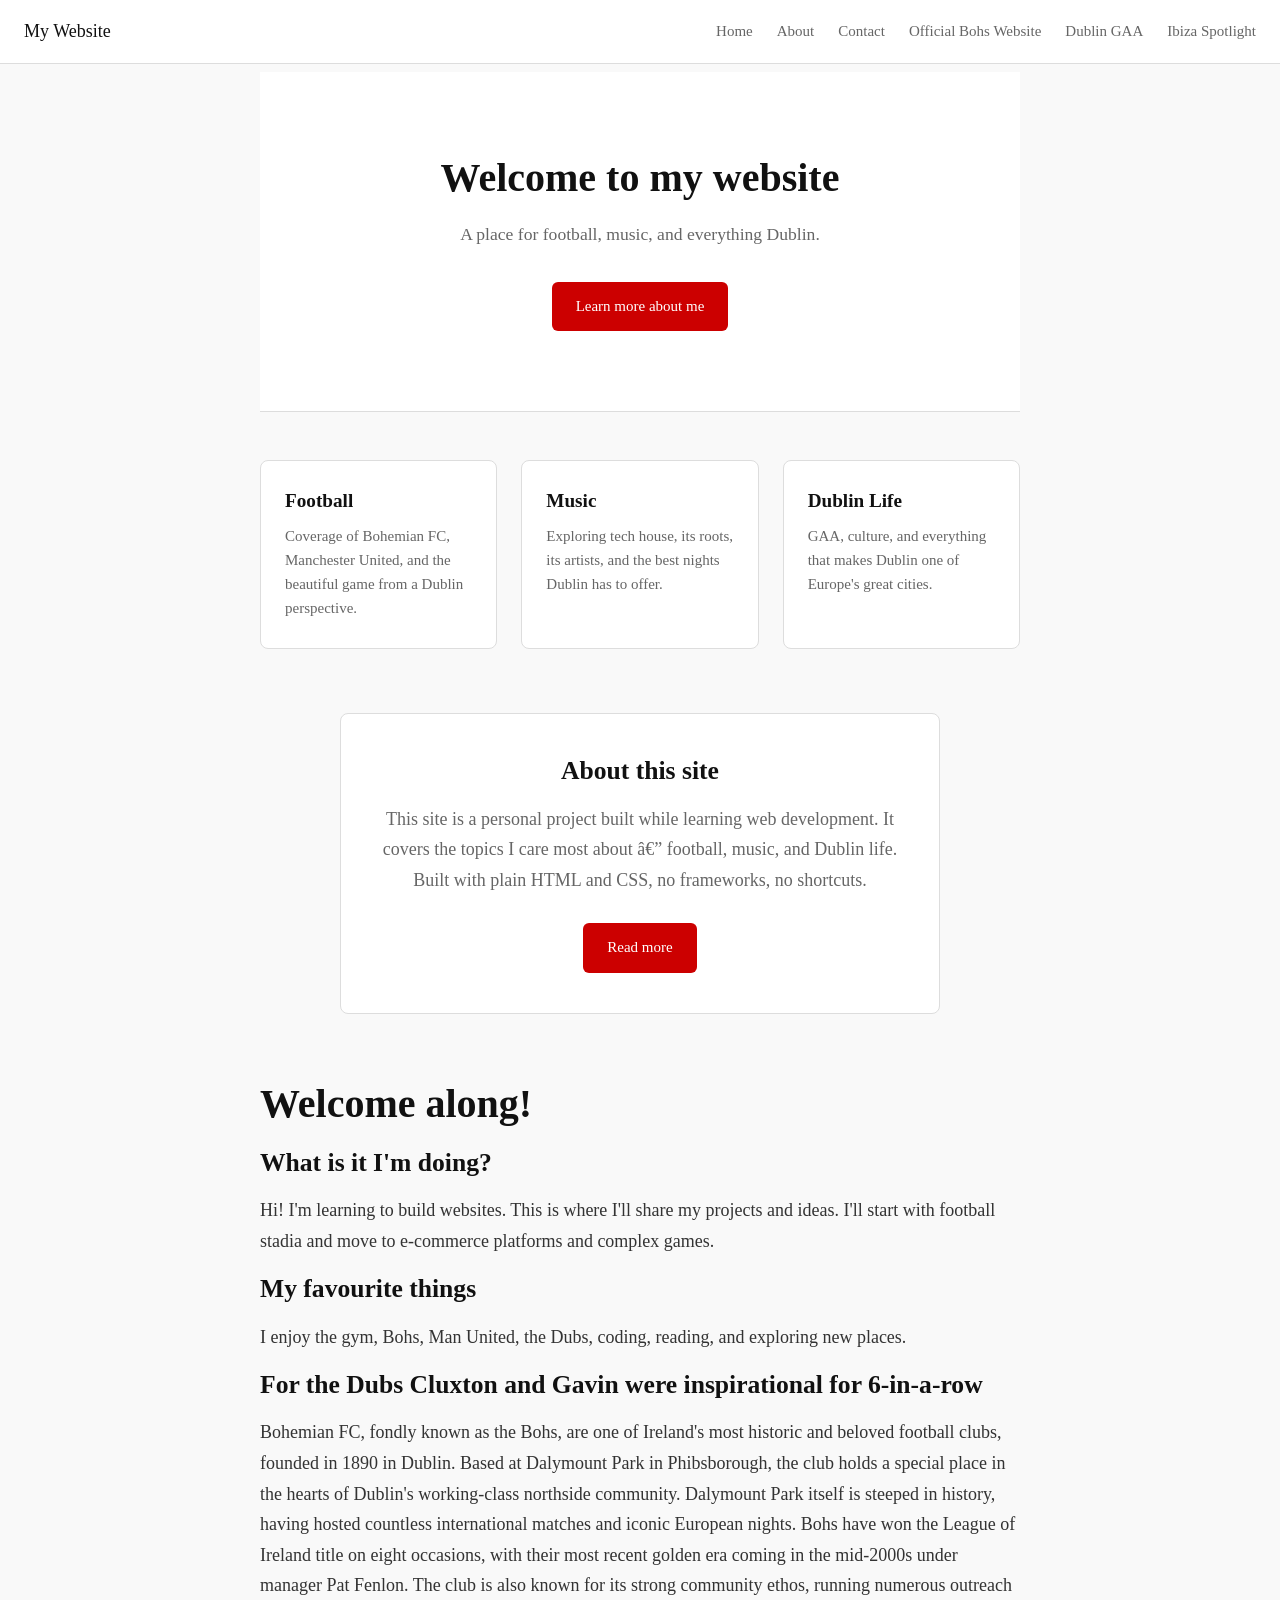
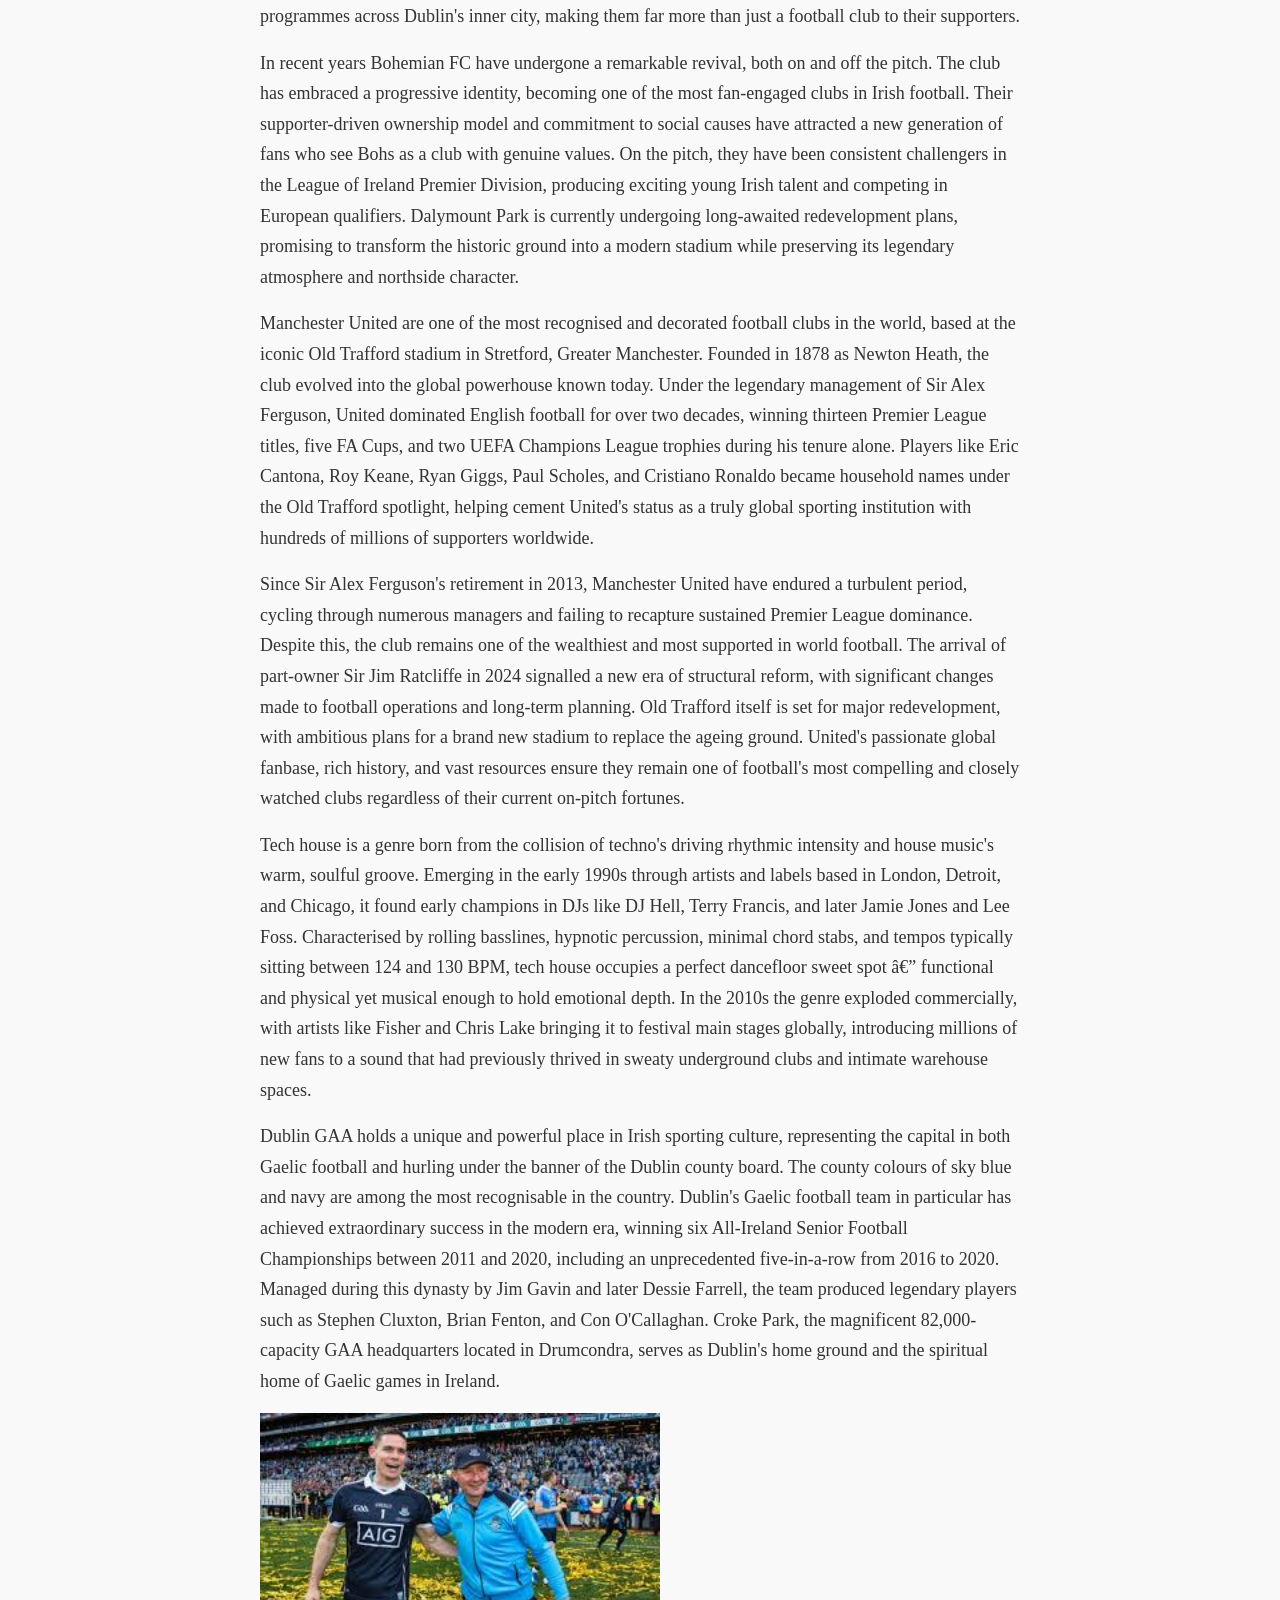
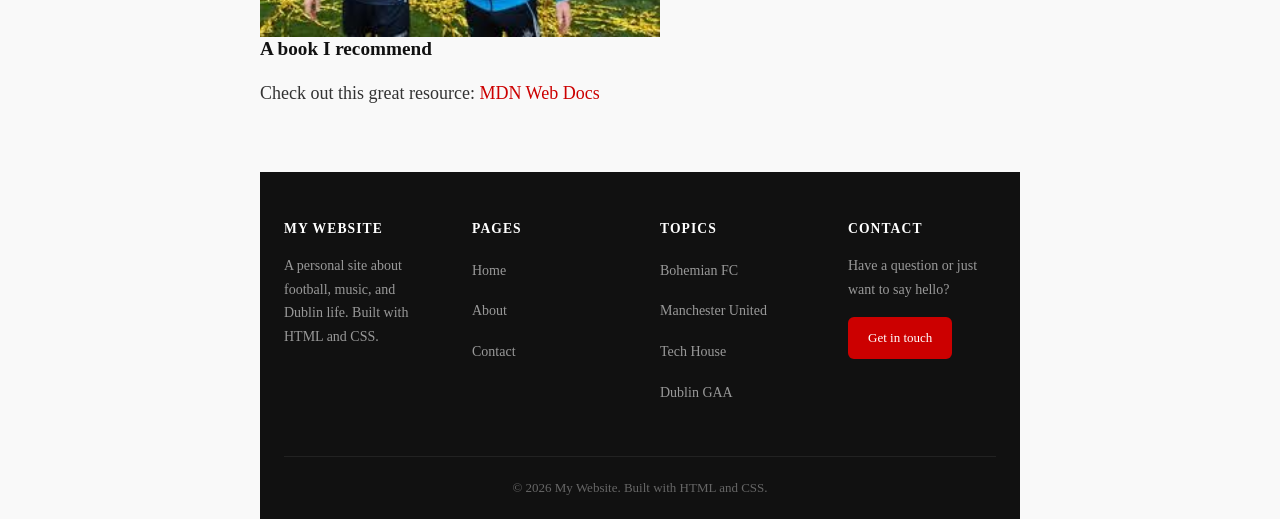
==== index.html @ ff86e504 "First commit" ====
<body>
  <body>
    <div id="nav-placeholder"></div>
    

    <section class="hero">
  <h1>Welcome to my website</h1>
  <p class="hero-subtitle">A place for football, music, and everything Dublin.</p>
  <a href="about.html" class="btn">Learn more about me</a>
</section>

<section class="features">
  <div class="feature-card">
    <h3>Football</h3>
    <p>Coverage of Bohemian FC, Manchester United, and the beautiful game from a Dublin perspective.</p>
  </div>
  <div class="feature-card">
    <h3>Music</h3>
    <p>Exploring tech house, its roots, its artists, and the best nights Dublin has to offer.</p>
  </div>
  <div class="feature-card">
    <h3>Dublin Life</h3>
    <p>GAA, culture, and everything that makes Dublin one of Europe's great cities.</p>
  </div>
</section>

<section class="about-snippet">
  <h2>About this site</h2>
  <p>This site is a personal project built while learning web development. It covers the topics I care most about — football, music, and Dublin life. Built with plain HTML and CSS, no frameworks, no shortcuts.</p>
  <a href="about.html" class="btn">Read more</a>
</section>

    <head>
  <meta charset="UTF-8" />
  <meta name="viewport" content="width=device-width, initial-scale=1.0" />
  <title>My Website</title>
  <link rel="stylesheet" href="css/style.css" /> 
</head>
  <h1>Welcome along!</h1>
  <h2>What is it I'm doing?</h2>
  <p>Hi! I'm learning to build websites. This is where I'll share my projects and ideas. I'll start with football stadia and move to e-commerce platforms and complex games.</p>

  <h2>My favourite things</h2>
  <p>I enjoy the gym, Bohs, Man United, the Dubs, coding, reading, and exploring new places.</p>

  <h2>For the Dubs Cluxton and Gavin were inspirational for 6-in-a-row</h2>
  
  <p>Bohemian FC, fondly known as the Bohs, are one of Ireland's most historic and beloved football clubs, founded in 1890 in Dublin. Based at Dalymount Park in Phibsborough, the club holds a special place in the hearts of Dublin's working-class northside community. Dalymount Park itself is steeped in history, having hosted countless international matches and iconic European nights. Bohs have won the League of Ireland title on eight occasions, with their most recent golden era coming in the mid-2000s under manager Pat Fenlon. The club is also known for its strong community ethos, running numerous outreach programmes across Dublin's inner city, making them far more than just a football club to their supporters.</p>

<p>In recent years Bohemian FC have undergone a remarkable revival, both on and off the pitch. The club has embraced a progressive identity, becoming one of the most fan-engaged clubs in Irish football. Their supporter-driven ownership model and commitment to social causes have attracted a new generation of fans who see Bohs as a club with genuine values. On the pitch, they have been consistent challengers in the League of Ireland Premier Division, producing exciting young Irish talent and competing in European qualifiers. Dalymount Park is currently undergoing long-awaited redevelopment plans, promising to transform the historic ground into a modern stadium while preserving its legendary atmosphere and northside character.</p>

<p>Manchester United are one of the most recognised and decorated football clubs in the world, based at the iconic Old Trafford stadium in Stretford, Greater Manchester. Founded in 1878 as Newton Heath, the club evolved into the global powerhouse known today. Under the legendary management of Sir Alex Ferguson, United dominated English football for over two decades, winning thirteen Premier League titles, five FA Cups, and two UEFA Champions League trophies during his tenure alone. Players like Eric Cantona, Roy Keane, Ryan Giggs, Paul Scholes, and Cristiano Ronaldo became household names under the Old Trafford spotlight, helping cement United's status as a truly global sporting institution with hundreds of millions of supporters worldwide.</p>

<p>Since Sir Alex Ferguson's retirement in 2013, Manchester United have endured a turbulent period, cycling through numerous managers and failing to recapture sustained Premier League dominance. Despite this, the club remains one of the wealthiest and most supported in world football. The arrival of part-owner Sir Jim Ratcliffe in 2024 signalled a new era of structural reform, with significant changes made to football operations and long-term planning. Old Trafford itself is set for major redevelopment, with ambitious plans for a brand new stadium to replace the ageing ground. United's passionate global fanbase, rich history, and vast resources ensure they remain one of football's most compelling and closely watched clubs regardless of their current on-pitch fortunes.</p>

<p>Tech house is a genre born from the collision of techno's driving rhythmic intensity and house music's warm, soulful groove. Emerging in the early 1990s through artists and labels based in London, Detroit, and Chicago, it found early champions in DJs like DJ Hell, Terry Francis, and later Jamie Jones and Lee Foss. Characterised by rolling basslines, hypnotic percussion, minimal chord stabs, and tempos typically sitting between 124 and 130 BPM, tech house occupies a perfect dancefloor sweet spot — functional and physical yet musical enough to hold emotional depth. In the 2010s the genre exploded commercially, with artists like Fisher and Chris Lake bringing it to festival main stages globally, introducing millions of new fans to a sound that had previously thrived in sweaty underground clubs and intimate warehouse spaces.</p>

<p>Dublin GAA holds a unique and powerful place in Irish sporting culture, representing the capital in both Gaelic football and hurling under the banner of the Dublin county board. The county colours of sky blue and navy are among the most recognisable in the country. Dublin's Gaelic football team in particular has achieved extraordinary success in the modern era, winning six All-Ireland Senior Football Championships between 2011 and 2020, including an unprecedented five-in-a-row from 2016 to 2020. Managed during this dynasty by Jim Gavin and later Dessie Farrell, the team produced legendary players such as Stephen Cluxton, Brian Fenton, and Con O'Callaghan. Croke Park, the magnificent 82,000-capacity GAA headquarters located in Drumcondra, serves as Dublin's home ground and the spiritual home of Gaelic games in Ireland.</p>
  
  <img src="images/cluxtongavin.jpg" alt="Cluxton and Gavin celebrating an All-Ireland title" width="400" />
  
  <h3>A book I recommend</h3>
  <p>Check out this great resource: <a href="https://developer.mozilla.org">MDN Web Docs</a></p>

  <div id="footer-placeholder"></div>

  <script src="js/components.js"></script>

</body>
---- css/style.css ----
/* ================================
   RESET & BASE
================================ */
* {
  box-sizing: border-box;
  margin: 0;
  padding: 0;
}

img {
  max-width: 100%;
  height: auto;
}

/* ================================
   TYPOGRAPHY SCALE
================================ */
:root {
  --font-main: Georgia, serif;
  --font-size-base: 18px;
  --line-height-base: 1.7;
  --color-text: #333333;
  --color-heading: #111111;
  --color-muted: #666666;
  --color-border: #dddddd;
  --color-accent: #cc0000;
  --color-bg: #f9f9f9;
  --color-white: #ffffff;
  --spacing-sm: 16px;
  --spacing-md: 32px;
  --spacing-lg: 64px;
}

body {
  font-family: var(--font-main);
  font-size: var(--font-size-base);
  line-height: var(--line-height-base);
  color: var(--color-text);
  background-color: var(--color-bg);
  max-width: 800px;
  margin: 0 auto;
  padding: 0 20px;
  padding-top: 72px;
}

h1, h2, h3, h4 {
  color: var(--color-heading);
  line-height: 1.3;
  margin-bottom: 16px;
}

h1 { font-size: 2.5rem; }
h2 { font-size: 1.6rem; }
h3 { font-size: 1.2rem; }
h4 { font-size: 0.85rem; text-transform: uppercase; letter-spacing: 0.08em; }

p {
  margin-bottom: 16px;
  color: var(--color-text);
}

a {
  color: var(--color-accent);
  text-decoration: none;
}

a:hover {
  text-decoration: underline;
}

/* ================================
   NAV
================================ */
nav {
  display: flex;
  align-items: center;
  gap: 24px;
  background-color: var(--color-white);
  border-bottom: 1px solid var(--color-border);
  padding: 16px 24px;
  position: fixed;
  top: 0;
  left: 0;
  right: 0;
  z-index: 100;
}

.site-name {
  font-weight: 500;
  color: var(--color-heading);
  margin-right: auto;
  text-decoration: none;
}

nav a {
  color: var(--color-muted);
  font-size: 15px;
  transition: color 0.15s;
}

nav a:hover {
  color: var(--color-heading);
  text-decoration: none;
}

/* ================================
   BUTTONS
================================ */
.btn {
  display: inline-block;
  background-color: var(--color-accent);
  color: var(--color-white);
  padding: 12px 24px;
  border-radius: 6px;
  font-size: 15px;
  font-family: var(--font-main);
  border: none;
  cursor: pointer;
  transition: background-color 0.15s;
}

.btn:hover {
  background-color: #004499;
  color: var(--color-white);
  text-decoration: none;
}

/* ================================
   HERO
================================ */
.hero {
  text-align: center;
  padding: 80px 20px;
  background-color: var(--color-white);
  border-bottom: 1px solid var(--color-border);
  margin-bottom: 48px;
}

.hero h1 {
  margin-bottom: 16px;
}

.hero-subtitle {
  font-size: 1.1rem;
  color: var(--color-muted);
  margin-bottom: 32px;
  max-width: 500px;
  margin-left: auto;
  margin-right: auto;
}

/* ================================
   FEATURE CARDS
================================ */
.features {
  display: flex;
  gap: 24px;
  margin-bottom: var(--spacing-lg);
}

.feature-card {
  flex: 1;
  background-color: var(--color-white);
  border: 1px solid var(--color-border);
  border-radius: 8px;
  padding: 28px 24px;
  transition: border-color 0.15s;
}

.feature-card:hover {
  border-color: var(--color-accent);
}

.feature-card h3 {
  margin-bottom: 10px;
}

.feature-card p {
  font-size: 15px;
  color: var(--color-muted);
  line-height: 1.6;
  margin: 0;
}

/* ================================
   ABOUT SNIPPET
================================ */
.about-snippet {
  background-color: var(--color-white);
  border: 1px solid var(--color-border);
  border-radius: 8px;
  padding: 40px;
  margin-bottom: var(--spacing-lg);
  text-align: center;
  max-width: 600px;
  margin-left: auto;
  margin-right: auto;
}

.about-snippet p {
  color: var(--color-muted);
  margin-bottom: 28px;
}

/* ================================
   ABOUT PAGE
================================ */
.about-full {
  max-width: 800px;
  margin: 0 auto;
}

.about-block {
  margin-bottom: 56px;
}

.about-block h2 {
  padding-bottom: 10px;
  border-bottom: 1px solid var(--color-border);
  margin-bottom: 20px;
}

.about-block p {
  color: #444444;
  line-height: 1.8;
  margin-bottom: 16px;
}

/* ================================
   CONTACT PAGE
================================ */
.contact-wrapper {
  display: flex;
  gap: 48px;
  margin-bottom: var(--spacing-lg);
  align-items: flex-start;
}

.contact-details {
  flex: 1;
}

.contact-details h2 {
  padding-bottom: 10px;
  border-bottom: 1px solid var(--color-border);
  margin-bottom: 16px;
}

.contact-details p {
  color: #444444;
  line-height: 1.8;
  margin-bottom: 12px;
}

.contact-form {
  flex: 2;
}

.form-group {
  margin-bottom: 20px;
}

.form-group label {
  display: block;
  font-size: 14px;
  font-weight: 500;
  color: var(--color-text);
  margin-bottom: 6px;
}

.form-group input,
.form-group textarea {
  width: 100%;
  padding: 10px 14px;
  font-size: 15px;
  font-family: var(--font-main);
  color: var(--color-text);
  background-color: var(--color-white);
  border: 1px solid var(--color-border);
  border-radius: 6px;
  outline: none;
  transition: border-color 0.15s;
}

.form-group input:focus,
.form-group textarea:focus {
  border-color: var(--color-accent);
}

.form-group textarea {
  resize: vertical;
}

/* ================================
   FOOTER
================================ */
footer {
  background-color: #111111;
  color: #cccccc;
  padding: 48px 24px 0;
  margin-top: var(--spacing-lg);
}

.footer-grid {
  display: flex;
  gap: 40px;
  max-width: 800px;
  margin: 0 auto;
  padding-bottom: 40px;
}

.footer-col {
  flex: 1;
}

.footer-col h4 {
  color: var(--color-white);
  margin-bottom: 16px;
}

.footer-col p {
  font-size: 14px;
  line-height: 1.7;
  color: #999999;
  margin-bottom: 16px;
}

.footer-col ul {
  list-style: none;
  padding: 0;
  margin: 0;
}

.footer-col ul li {
  margin-bottom: 10px;
}

.footer-col ul li a {
  color: #999999;
  font-size: 14px;
  transition: color 0.15s;
}

.footer-col ul li a:hover {
  color: var(--color-white);
  text-decoration: none;
}

.footer-col .btn {
  font-size: 13px;
  padding: 10px 20px;
}

.footer-bottom {
  border-top: 1px solid #222222;
  padding: 20px 0;
  text-align: center;
  max-width: 800px;
  margin: 0 auto;
}

.footer-bottom p {
  font-size: 13px;
  color: #666666;
  margin: 0;
}

/* ================================
   RESPONSIVE
================================ */
@media (max-width: 768px) {

  body {
    padding-top: 60px;
    font-size: 16px;
  }

  h1 { font-size: 1.8rem; }
  h2 { font-size: 1.4rem; }

  .hero {
    padding: 48px 16px;
  }

  .features,
  .contact-info,
  .contact-wrapper,
  .footer-grid {
    flex-direction: column;
  }

  nav {
    gap: 16px;
    padding: 12px 16px;
    flex-wrap: wrap;
  }

  .site-name {
    width: 100%;
  }

}
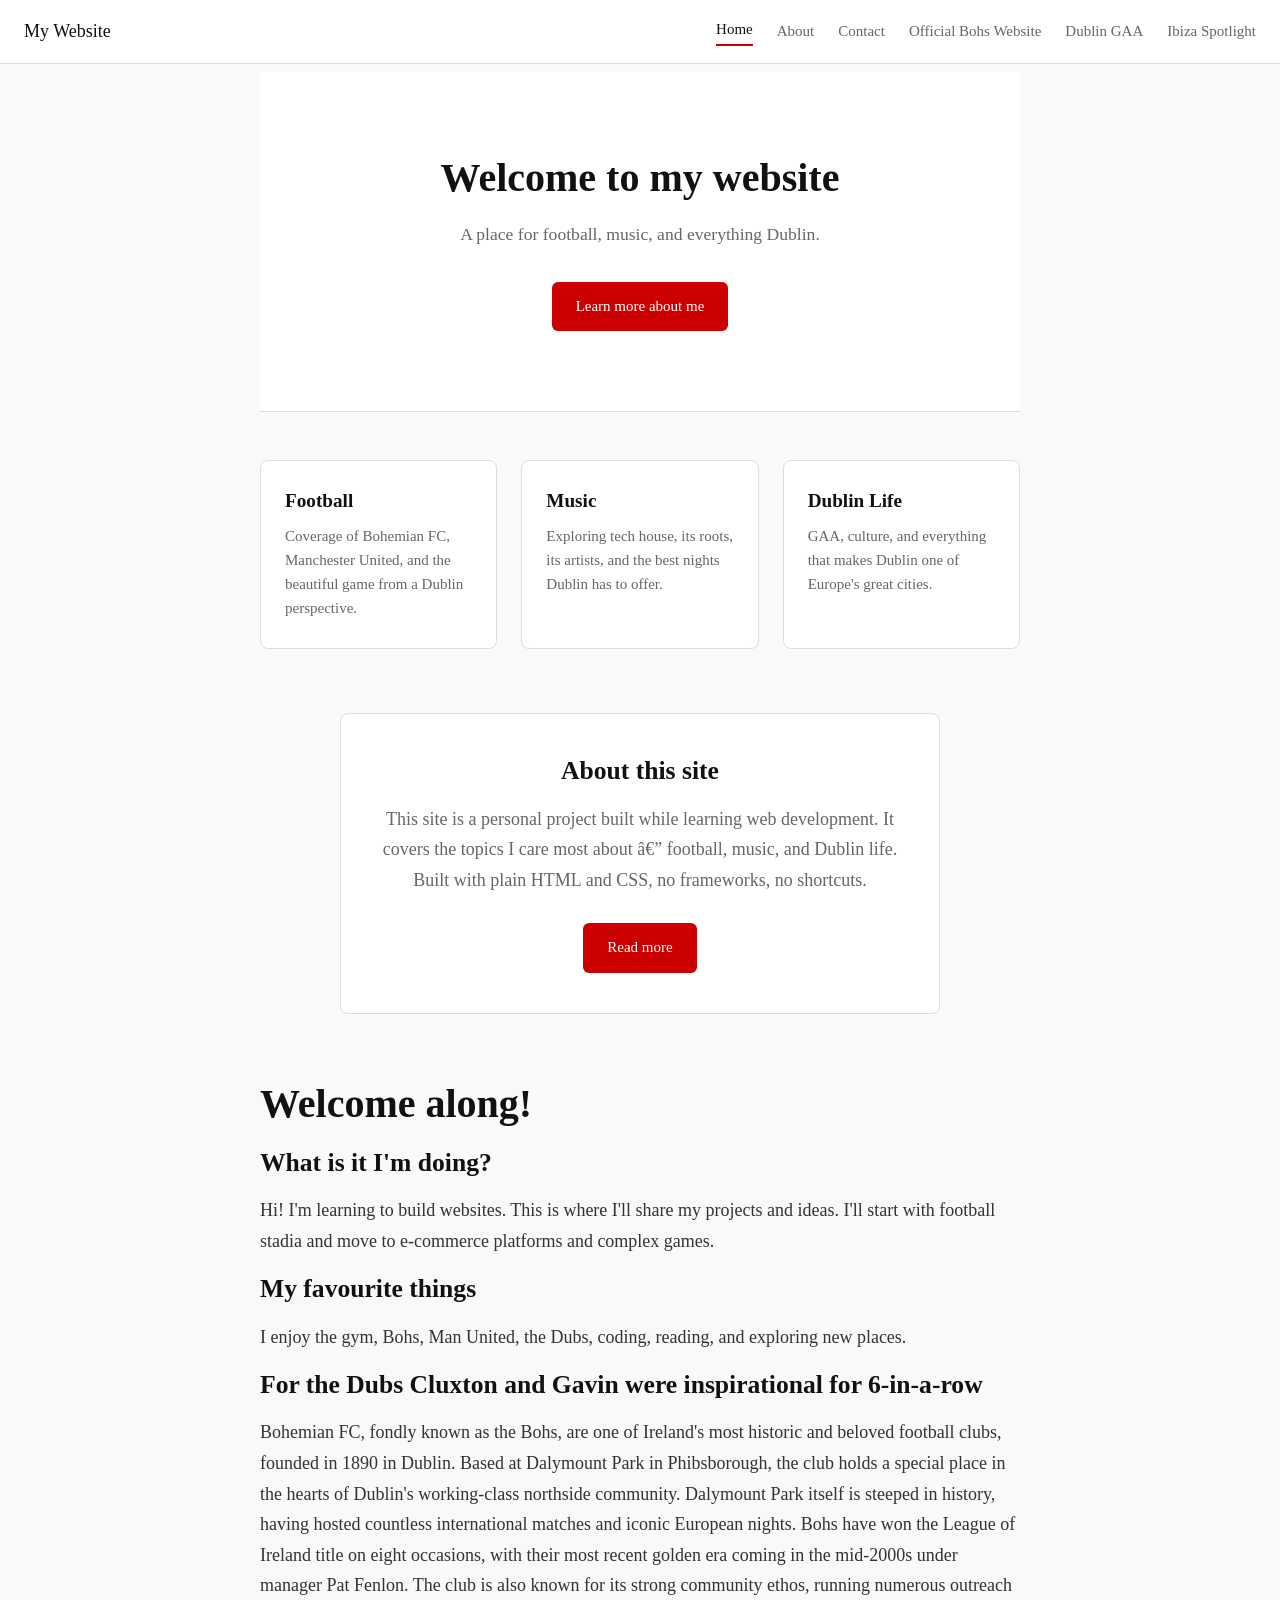
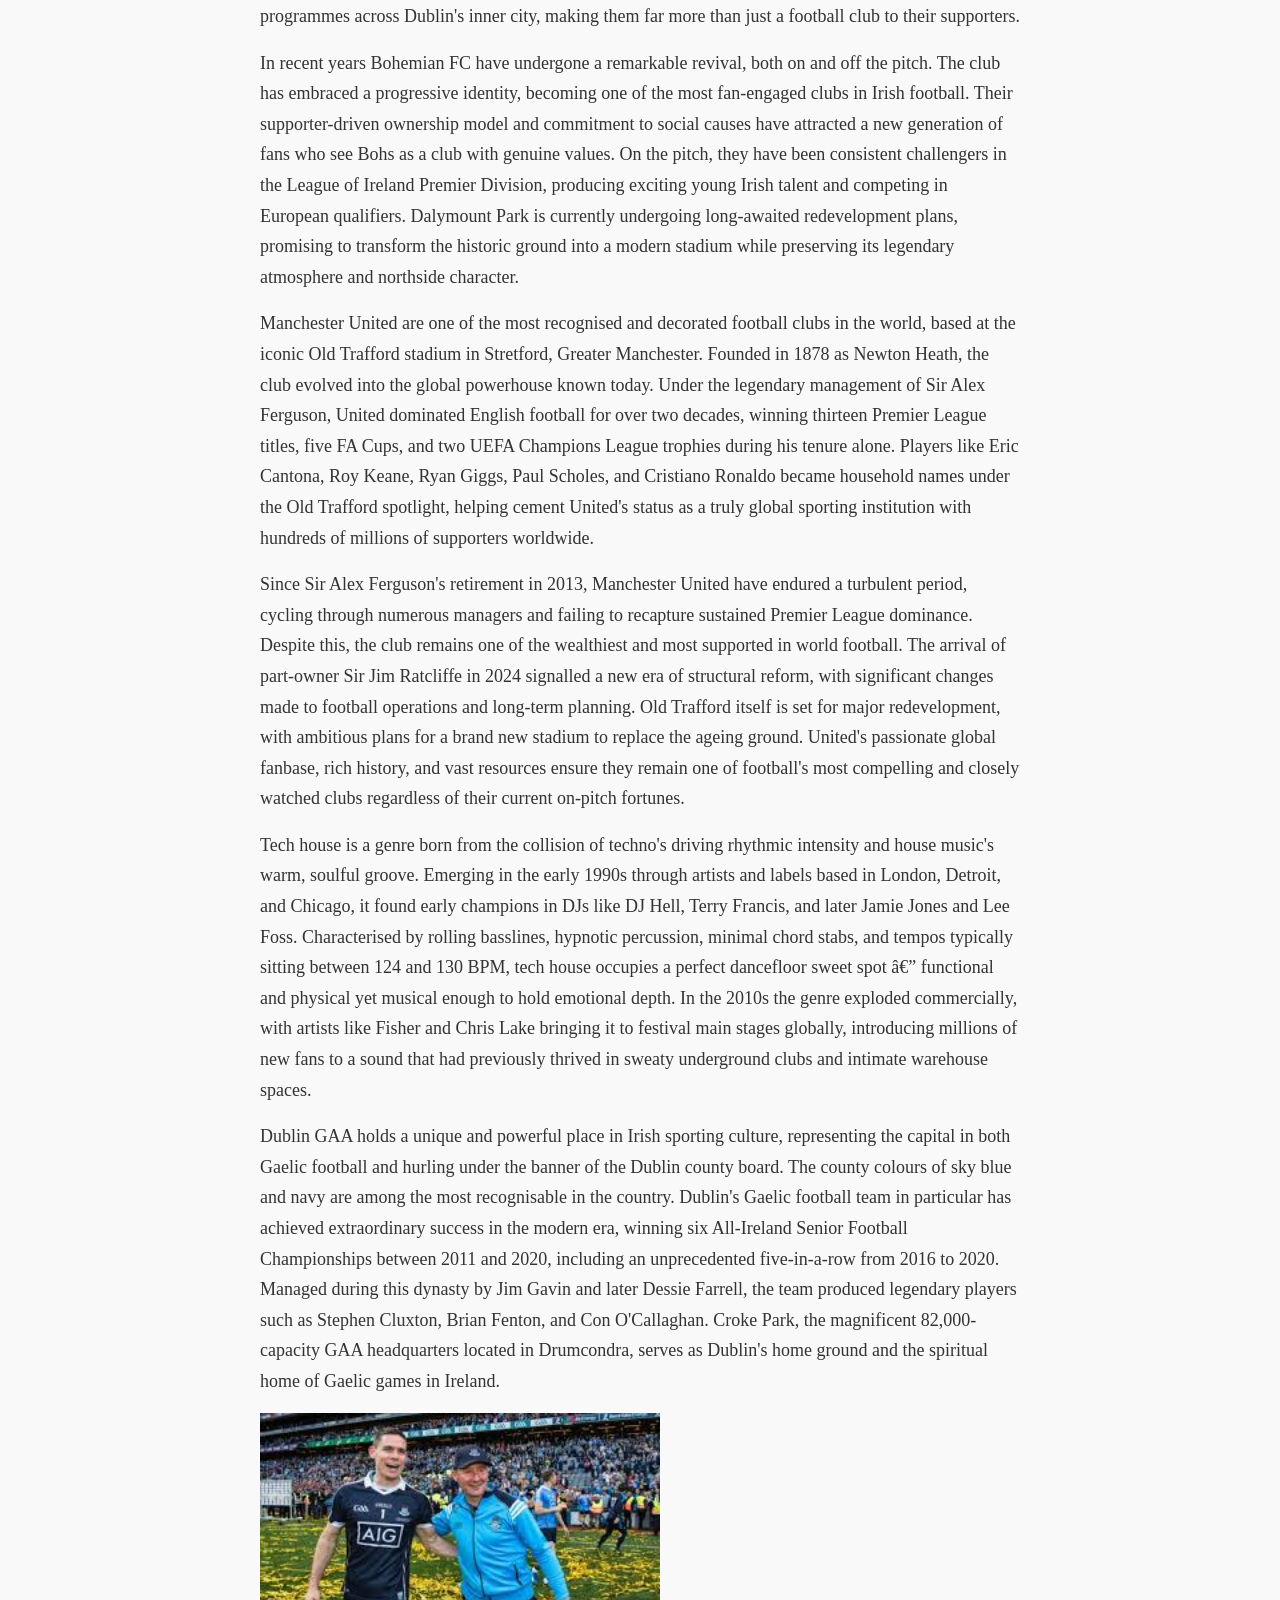
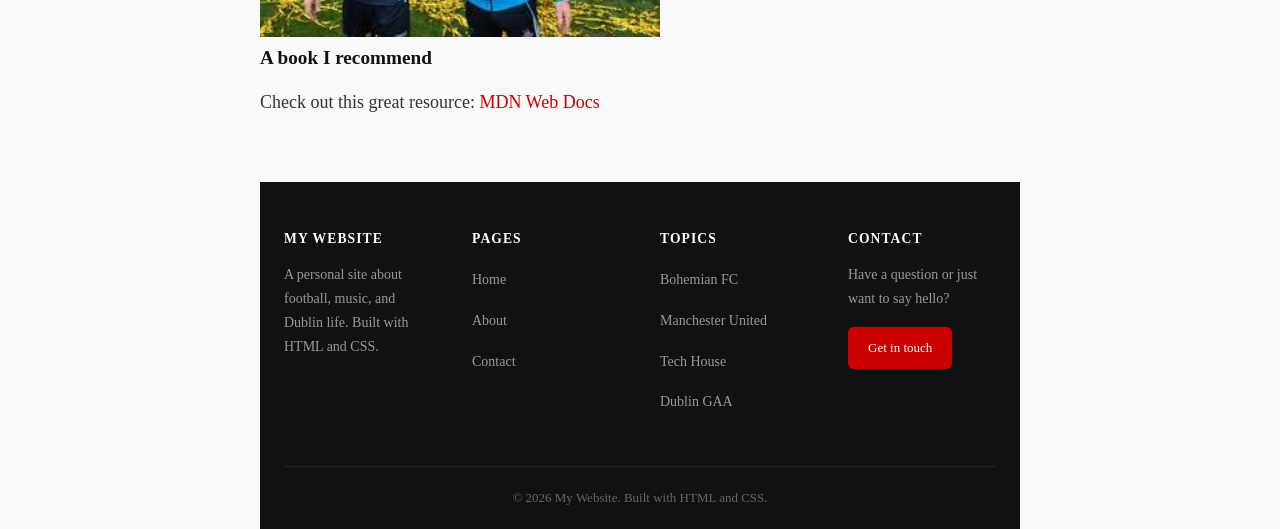
==== commit 5c0e6bfa: "Add hamburger menu for mobile only" ====
--- a/index.html
+++ b/index.html
@@ -1,3 +1,5 @@
+<!DOCTYPE html>
+<html lang="en">
 <body>
   <body>
     <div id="nav-placeholder"></div>
@@ -65,5 +67,5 @@
   <div id="footer-placeholder"></div>
 
   <script src="js/components.js"></script>
-
+  <script src="js/main.js"></script>
 </body>
--- a/css/style.css
+++ b/css/style.css
@@ -74,7 +74,7 @@
 nav {
   display: flex;
   align-items: center;
-  gap: 24px;
+  justify-content: space-between;
   background-color: var(--color-white);
   border-bottom: 1px solid var(--color-border);
   padding: 16px 24px;
@@ -83,6 +83,64 @@
   left: 0;
   right: 0;
   z-index: 100;
+}
+
+.nav-links {
+  display: flex;
+  align-items: center;
+  gap: 24px;
+}
+
+.nav-links a {
+  color: var(--color-muted);
+  font-size: 15px;
+  transition: color 0.15s;
+}
+
+.nav-links a:hover {
+  color: var(--color-heading);
+  text-decoration: none;
+}
+
+.nav-links a.nav-active {
+  color: var(--color-heading);
+  font-weight: 500;
+  border-bottom: 2px solid var(--color-accent);
+  padding-bottom: 2px;
+}
+
+.hamburger {
+  display: none;
+  flex-direction: column;
+  justify-content: space-between;
+  width: 24px;
+  height: 18px;
+  background: none;
+  border: none;
+  cursor: pointer;
+  padding: 0;
+}
+
+.hamburger span {
+  display: block;
+  width: 100%;
+  height: 2px;
+  background-color: var(--color-heading);
+  border-radius: 2px;
+  transition: transform 0.2s, opacity 0.2s;
+}
+
+/* Animated X when open */
+.hamburger.open span:nth-child(1) {
+  transform: translateY(8px) rotate(45deg);
+}
+
+.hamburger.open span:nth-child(2) {
+  opacity: 0;
+}
+
+.hamburger.open span:nth-child(3) {
+  transform: translateY(-8px) rotate(-45deg);
 }
 
 .site-name {
@@ -389,14 +447,33 @@
     flex-direction: column;
   }
 
-  nav {
+  .site-name {
+    width: auto;
+  }
+
+  /* Hamburger appears on mobile */
+  .hamburger {
+    display: flex;
+  }
+
+  /* Nav links hidden by default on mobile */
+  .nav-links {
+    display: none;
+    position: absolute;
+    top: 100%;
+    left: 0;
+    right: 0;
+    flex-direction: column;
+    align-items: flex-start;
+    background-color: var(--color-white);
+    border-bottom: 1px solid var(--color-border);
+    padding: 16px 24px;
     gap: 16px;
-    padding: 12px 16px;
-    flex-wrap: wrap;
-  }
-
-  .site-name {
-    width: 100%;
+  }
+
+  /* Nav links visible when open */
+  .nav-links.open {
+    display: flex;
   }
 
 }
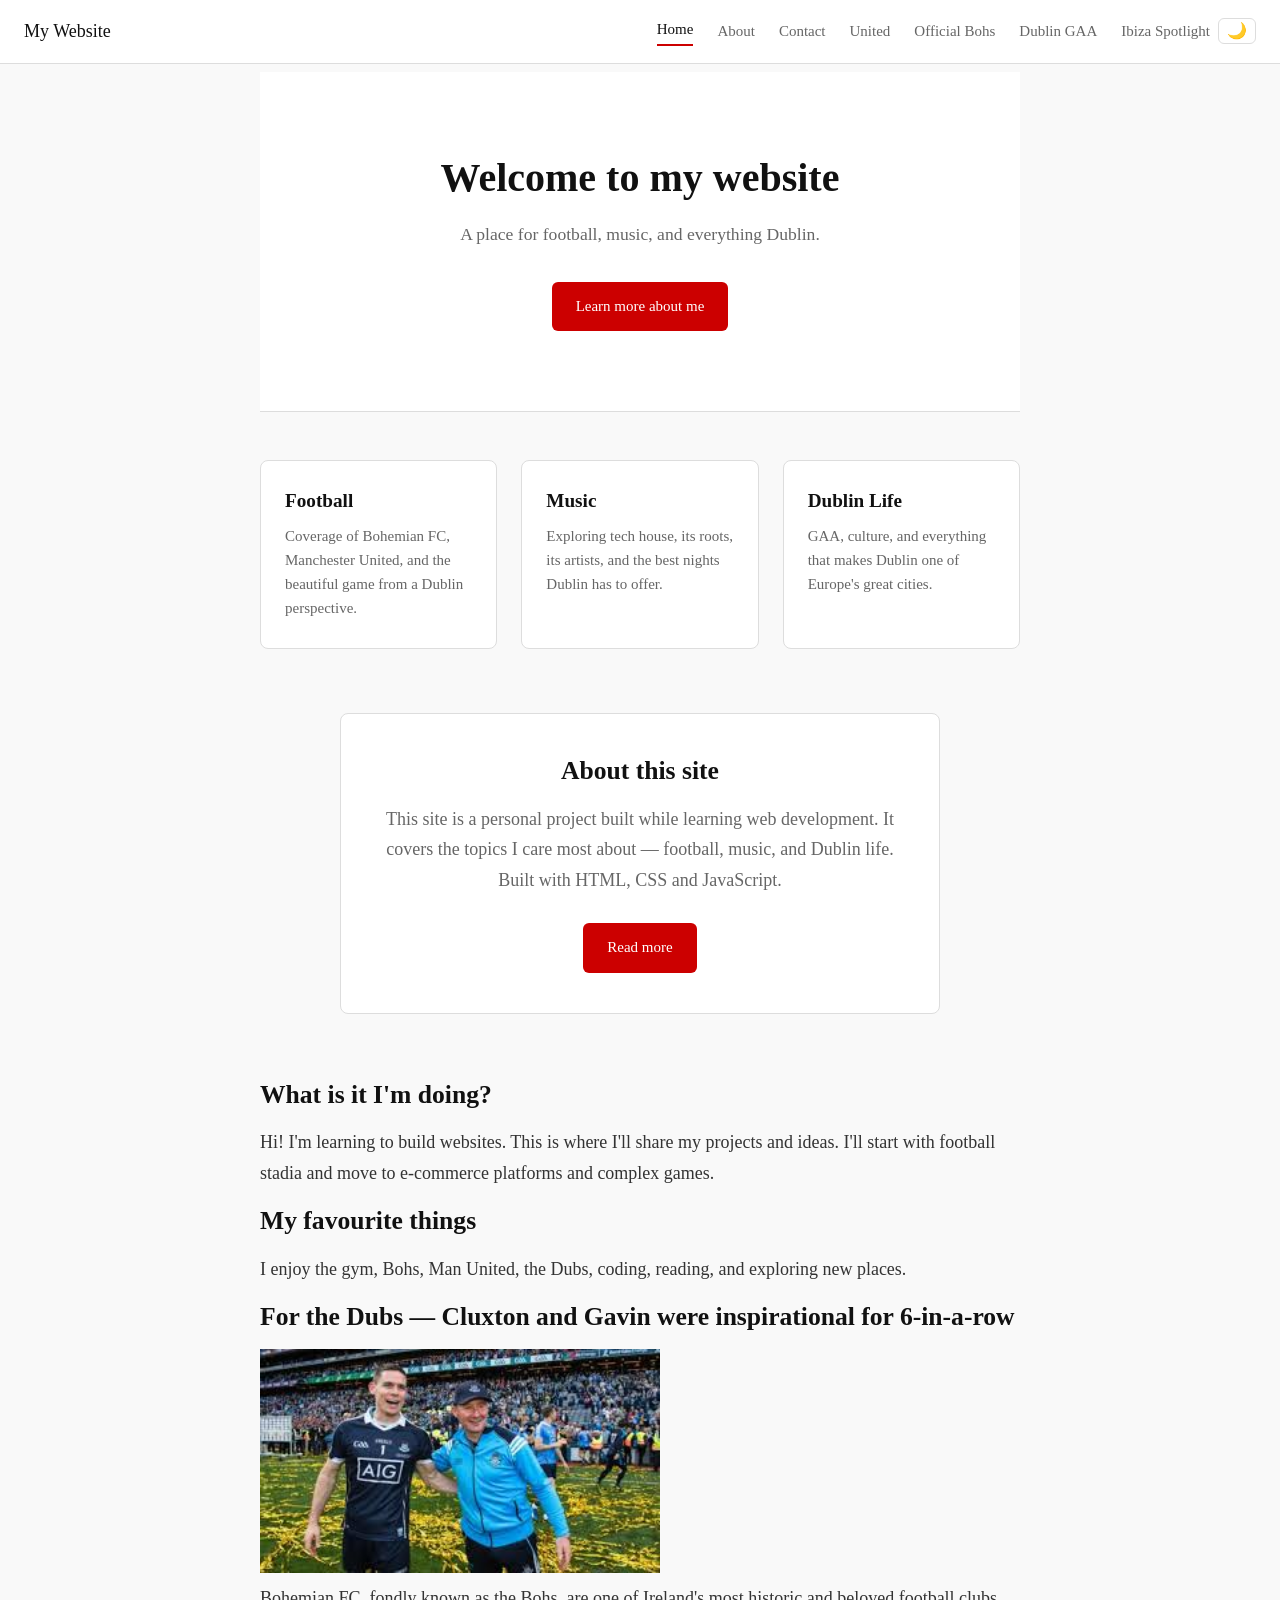
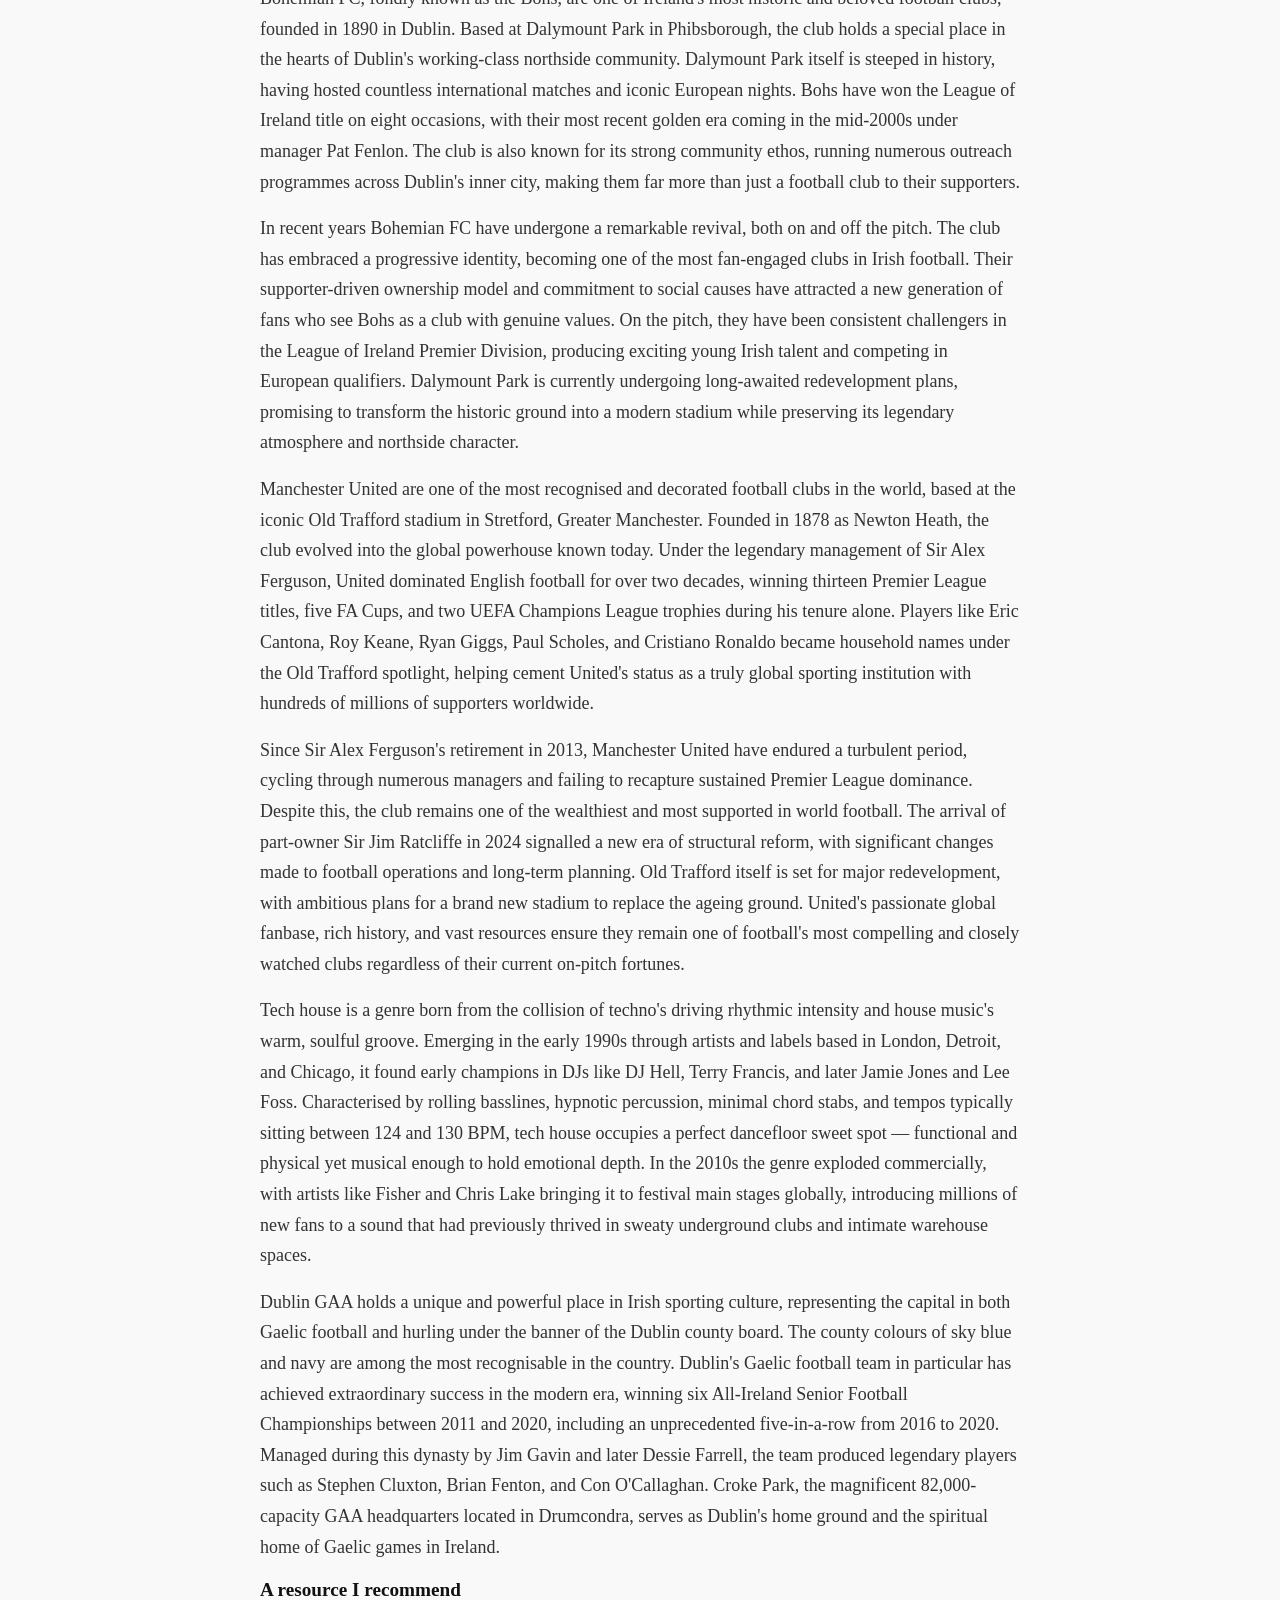
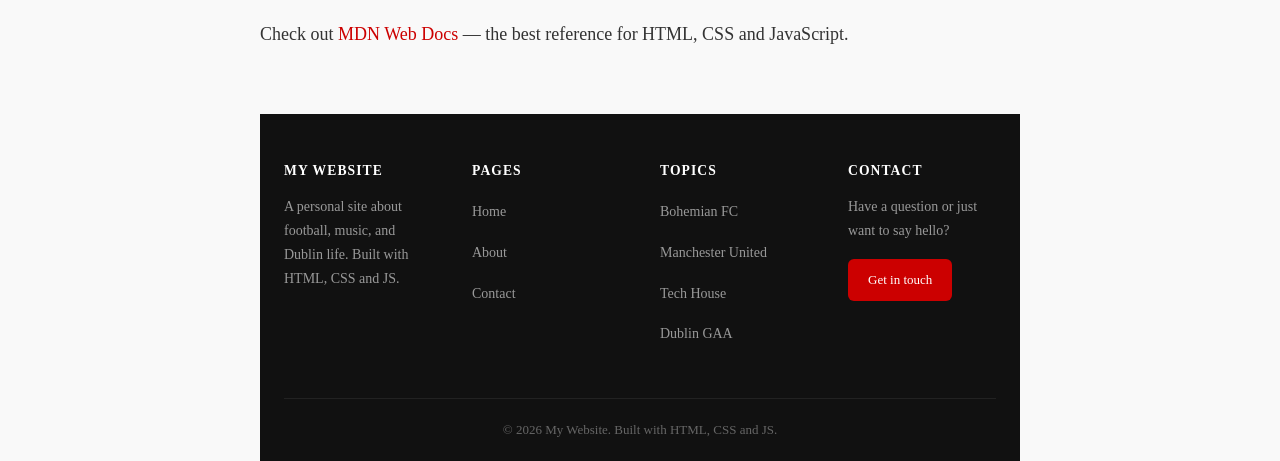
==== commit 73edd754: "Dark mode enabled and hamburger fixed" ====
--- a/index.html
+++ b/index.html
@@ -1,71 +1,121 @@
 <!DOCTYPE html>
 <html lang="en">
-<body>
+  <head>
+    <meta charset="UTF-8" />
+    <meta name="viewport" content="width=device-width, initial-scale=1.0" />
+    <title>My Website</title>
+    <link rel="stylesheet" href="css/style.css" />
+  </head>
   <body>
-    <div id="nav-placeholder"></div>
-    
+
+    <nav>
+      <span class="site-name">My Website</span>
+      <button class="hamburger" id="hamburger" aria-label="Toggle menu">
+        <span></span>
+        <span></span>
+        <span></span>
+      </button>
+      <div class="nav-links" id="nav-links">
+        <a href="index.html">Home</a>
+        <a href="about.html">About</a>
+        <a href="contact.html">Contact</a>
+        <a href="football.html">United</a>
+        <a href="https://bohemians.ie/" target="_blank" rel="noopener">Official Bohs</a>
+        <a href="https://www.dublingaa.ie/" target="_blank" rel="noopener">Dublin GAA</a>
+        <a href="https://www.ibiza-spotlight.com/night/events/2026" target="_blank" rel="noopener">Ibiza Spotlight</a>
+      </div>
+      <button class="dark-mode-btn" id="dark-mode-btn" aria-label="Toggle dark mode">🌙</button>
+    </nav>
 
     <section class="hero">
-  <h1>Welcome to my website</h1>
-  <p class="hero-subtitle">A place for football, music, and everything Dublin.</p>
-  <a href="about.html" class="btn">Learn more about me</a>
-</section>
+      <h1>Welcome to my website</h1>
+      <p class="hero-subtitle">A place for football, music, and everything Dublin.</p>
+      <a href="about.html" class="btn">Learn more about me</a>
+    </section>
 
-<section class="features">
-  <div class="feature-card">
-    <h3>Football</h3>
-    <p>Coverage of Bohemian FC, Manchester United, and the beautiful game from a Dublin perspective.</p>
-  </div>
-  <div class="feature-card">
-    <h3>Music</h3>
-    <p>Exploring tech house, its roots, its artists, and the best nights Dublin has to offer.</p>
-  </div>
-  <div class="feature-card">
-    <h3>Dublin Life</h3>
-    <p>GAA, culture, and everything that makes Dublin one of Europe's great cities.</p>
-  </div>
-</section>
+    <section class="features">
+      <div class="feature-card">
+        <h3>Football</h3>
+        <p>Coverage of Bohemian FC, Manchester United, and the beautiful game from a Dublin perspective.</p>
+      </div>
+      <div class="feature-card">
+        <h3>Music</h3>
+        <p>Exploring tech house, its roots, its artists, and the best nights Dublin has to offer.</p>
+      </div>
+      <div class="feature-card">
+        <h3>Dublin Life</h3>
+        <p>GAA, culture, and everything that makes Dublin one of Europe's great cities.</p>
+      </div>
+    </section>
 
-<section class="about-snippet">
-  <h2>About this site</h2>
-  <p>This site is a personal project built while learning web development. It covers the topics I care most about — football, music, and Dublin life. Built with plain HTML and CSS, no frameworks, no shortcuts.</p>
-  <a href="about.html" class="btn">Read more</a>
-</section>
+    <section class="about-snippet">
+      <h2>About this site</h2>
+      <p>This site is a personal project built while learning web development. It covers the topics I care most about — football, music, and Dublin life. Built with HTML, CSS and JavaScript.</p>
+      <a href="about.html" class="btn">Read more</a>
+    </section>
 
-    <head>
-  <meta charset="UTF-8" />
-  <meta name="viewport" content="width=device-width, initial-scale=1.0" />
-  <title>My Website</title>
-  <link rel="stylesheet" href="css/style.css" /> 
-</head>
-  <h1>Welcome along!</h1>
-  <h2>What is it I'm doing?</h2>
-  <p>Hi! I'm learning to build websites. This is where I'll share my projects and ideas. I'll start with football stadia and move to e-commerce platforms and complex games.</p>
+    <section class="content-section">
+      <h2>What is it I'm doing?</h2>
+      <p>Hi! I'm learning to build websites. This is where I'll share my projects and ideas. I'll start with football stadia and move to e-commerce platforms and complex games.</p>
 
-  <h2>My favourite things</h2>
-  <p>I enjoy the gym, Bohs, Man United, the Dubs, coding, reading, and exploring new places.</p>
+      <h2>My favourite things</h2>
+      <p>I enjoy the gym, Bohs, Man United, the Dubs, coding, reading, and exploring new places.</p>
 
-  <h2>For the Dubs Cluxton and Gavin were inspirational for 6-in-a-row</h2>
-  
-  <p>Bohemian FC, fondly known as the Bohs, are one of Ireland's most historic and beloved football clubs, founded in 1890 in Dublin. Based at Dalymount Park in Phibsborough, the club holds a special place in the hearts of Dublin's working-class northside community. Dalymount Park itself is steeped in history, having hosted countless international matches and iconic European nights. Bohs have won the League of Ireland title on eight occasions, with their most recent golden era coming in the mid-2000s under manager Pat Fenlon. The club is also known for its strong community ethos, running numerous outreach programmes across Dublin's inner city, making them far more than just a football club to their supporters.</p>
+      <h2>For the Dubs — Cluxton and Gavin were inspirational for 6-in-a-row</h2>
+      <img src="images/cluxtongavin.jpg" alt="Cluxton and Gavin celebrating an All-Ireland title" width="400" />
 
-<p>In recent years Bohemian FC have undergone a remarkable revival, both on and off the pitch. The club has embraced a progressive identity, becoming one of the most fan-engaged clubs in Irish football. Their supporter-driven ownership model and commitment to social causes have attracted a new generation of fans who see Bohs as a club with genuine values. On the pitch, they have been consistent challengers in the League of Ireland Premier Division, producing exciting young Irish talent and competing in European qualifiers. Dalymount Park is currently undergoing long-awaited redevelopment plans, promising to transform the historic ground into a modern stadium while preserving its legendary atmosphere and northside character.</p>
+      <p>Bohemian FC, fondly known as the Bohs, are one of Ireland's most historic and beloved football clubs, founded in 1890 in Dublin. Based at Dalymount Park in Phibsborough, the club holds a special place in the hearts of Dublin's working-class northside community. Dalymount Park itself is steeped in history, having hosted countless international matches and iconic European nights. Bohs have won the League of Ireland title on eight occasions, with their most recent golden era coming in the mid-2000s under manager Pat Fenlon. The club is also known for its strong community ethos, running numerous outreach programmes across Dublin's inner city, making them far more than just a football club to their supporters.</p>
 
-<p>Manchester United are one of the most recognised and decorated football clubs in the world, based at the iconic Old Trafford stadium in Stretford, Greater Manchester. Founded in 1878 as Newton Heath, the club evolved into the global powerhouse known today. Under the legendary management of Sir Alex Ferguson, United dominated English football for over two decades, winning thirteen Premier League titles, five FA Cups, and two UEFA Champions League trophies during his tenure alone. Players like Eric Cantona, Roy Keane, Ryan Giggs, Paul Scholes, and Cristiano Ronaldo became household names under the Old Trafford spotlight, helping cement United's status as a truly global sporting institution with hundreds of millions of supporters worldwide.</p>
+      <p>In recent years Bohemian FC have undergone a remarkable revival, both on and off the pitch. The club has embraced a progressive identity, becoming one of the most fan-engaged clubs in Irish football. Their supporter-driven ownership model and commitment to social causes have attracted a new generation of fans who see Bohs as a club with genuine values. On the pitch, they have been consistent challengers in the League of Ireland Premier Division, producing exciting young Irish talent and competing in European qualifiers. Dalymount Park is currently undergoing long-awaited redevelopment plans, promising to transform the historic ground into a modern stadium while preserving its legendary atmosphere and northside character.</p>
 
-<p>Since Sir Alex Ferguson's retirement in 2013, Manchester United have endured a turbulent period, cycling through numerous managers and failing to recapture sustained Premier League dominance. Despite this, the club remains one of the wealthiest and most supported in world football. The arrival of part-owner Sir Jim Ratcliffe in 2024 signalled a new era of structural reform, with significant changes made to football operations and long-term planning. Old Trafford itself is set for major redevelopment, with ambitious plans for a brand new stadium to replace the ageing ground. United's passionate global fanbase, rich history, and vast resources ensure they remain one of football's most compelling and closely watched clubs regardless of their current on-pitch fortunes.</p>
+      <p>Manchester United are one of the most recognised and decorated football clubs in the world, based at the iconic Old Trafford stadium in Stretford, Greater Manchester. Founded in 1878 as Newton Heath, the club evolved into the global powerhouse known today. Under the legendary management of Sir Alex Ferguson, United dominated English football for over two decades, winning thirteen Premier League titles, five FA Cups, and two UEFA Champions League trophies during his tenure alone. Players like Eric Cantona, Roy Keane, Ryan Giggs, Paul Scholes, and Cristiano Ronaldo became household names under the Old Trafford spotlight, helping cement United's status as a truly global sporting institution with hundreds of millions of supporters worldwide.</p>
 
-<p>Tech house is a genre born from the collision of techno's driving rhythmic intensity and house music's warm, soulful groove. Emerging in the early 1990s through artists and labels based in London, Detroit, and Chicago, it found early champions in DJs like DJ Hell, Terry Francis, and later Jamie Jones and Lee Foss. Characterised by rolling basslines, hypnotic percussion, minimal chord stabs, and tempos typically sitting between 124 and 130 BPM, tech house occupies a perfect dancefloor sweet spot — functional and physical yet musical enough to hold emotional depth. In the 2010s the genre exploded commercially, with artists like Fisher and Chris Lake bringing it to festival main stages globally, introducing millions of new fans to a sound that had previously thrived in sweaty underground clubs and intimate warehouse spaces.</p>
+      <p>Since Sir Alex Ferguson's retirement in 2013, Manchester United have endured a turbulent period, cycling through numerous managers and failing to recapture sustained Premier League dominance. Despite this, the club remains one of the wealthiest and most supported in world football. The arrival of part-owner Sir Jim Ratcliffe in 2024 signalled a new era of structural reform, with significant changes made to football operations and long-term planning. Old Trafford itself is set for major redevelopment, with ambitious plans for a brand new stadium to replace the ageing ground. United's passionate global fanbase, rich history, and vast resources ensure they remain one of football's most compelling and closely watched clubs regardless of their current on-pitch fortunes.</p>
 
-<p>Dublin GAA holds a unique and powerful place in Irish sporting culture, representing the capital in both Gaelic football and hurling under the banner of the Dublin county board. The county colours of sky blue and navy are among the most recognisable in the country. Dublin's Gaelic football team in particular has achieved extraordinary success in the modern era, winning six All-Ireland Senior Football Championships between 2011 and 2020, including an unprecedented five-in-a-row from 2016 to 2020. Managed during this dynasty by Jim Gavin and later Dessie Farrell, the team produced legendary players such as Stephen Cluxton, Brian Fenton, and Con O'Callaghan. Croke Park, the magnificent 82,000-capacity GAA headquarters located in Drumcondra, serves as Dublin's home ground and the spiritual home of Gaelic games in Ireland.</p>
-  
-  <img src="images/cluxtongavin.jpg" alt="Cluxton and Gavin celebrating an All-Ireland title" width="400" />
-  
-  <h3>A book I recommend</h3>
-  <p>Check out this great resource: <a href="https://developer.mozilla.org">MDN Web Docs</a></p>
+      <p>Tech house is a genre born from the collision of techno's driving rhythmic intensity and house music's warm, soulful groove. Emerging in the early 1990s through artists and labels based in London, Detroit, and Chicago, it found early champions in DJs like DJ Hell, Terry Francis, and later Jamie Jones and Lee Foss. Characterised by rolling basslines, hypnotic percussion, minimal chord stabs, and tempos typically sitting between 124 and 130 BPM, tech house occupies a perfect dancefloor sweet spot — functional and physical yet musical enough to hold emotional depth. In the 2010s the genre exploded commercially, with artists like Fisher and Chris Lake bringing it to festival main stages globally, introducing millions of new fans to a sound that had previously thrived in sweaty underground clubs and intimate warehouse spaces.</p>
 
-  <div id="footer-placeholder"></div>
+      <p>Dublin GAA holds a unique and powerful place in Irish sporting culture, representing the capital in both Gaelic football and hurling under the banner of the Dublin county board. The county colours of sky blue and navy are among the most recognisable in the country. Dublin's Gaelic football team in particular has achieved extraordinary success in the modern era, winning six All-Ireland Senior Football Championships between 2011 and 2020, including an unprecedented five-in-a-row from 2016 to 2020. Managed during this dynasty by Jim Gavin and later Dessie Farrell, the team produced legendary players such as Stephen Cluxton, Brian Fenton, and Con O'Callaghan. Croke Park, the magnificent 82,000-capacity GAA headquarters located in Drumcondra, serves as Dublin's home ground and the spiritual home of Gaelic games in Ireland.</p>
 
-  <script src="js/components.js"></script>
-  <script src="js/main.js"></script>
-</body>+      <h3>A resource I recommend</h3>
+      <p>Check out <a href="https://developer.mozilla.org" target="_blank" rel="noopener">MDN Web Docs</a> — the best reference for HTML, CSS and JavaScript.</p>
+    </section>
+
+    <footer>
+      <div class="footer-grid">
+        <div class="footer-col">
+          <h4>My Website</h4>
+          <p>A personal site about football, music, and Dublin life. Built with HTML, CSS and JS.</p>
+        </div>
+        <div class="footer-col">
+          <h4>Pages</h4>
+          <ul>
+            <li><a href="index.html">Home</a></li>
+            <li><a href="about.html">About</a></li>
+            <li><a href="contact.html">Contact</a></li>
+          </ul>
+        </div>
+        <div class="footer-col">
+          <h4>Topics</h4>
+          <ul>
+            <li><a href="#">Bohemian FC</a></li>
+            <li><a href="#">Manchester United</a></li>
+            <li><a href="#">Tech House</a></li>
+            <li><a href="#">Dublin GAA</a></li>
+          </ul>
+        </div>
+        <div class="footer-col">
+          <h4>Contact</h4>
+          <p>Have a question or just want to say hello?</p>
+          <a href="mailto:you@email.com" class="btn">Get in touch</a>
+        </div>
+      </div>
+      <div class="footer-bottom">
+        <p>&copy; 2026 My Website. Built with HTML, CSS and JS.</p>
+      </div>
+    </footer>
+
+    <script src="js/components.js"></script>
+    <script src="js/main.js"></script>
+
+  </body>
+</html>
--- a/css/style.css
+++ b/css/style.css
@@ -31,6 +31,71 @@
   --spacing-lg: 64px;
 }
 
+[data-theme="dark"] {
+  --color-text: #e0e0e0;
+  --color-heading: #ffffff;
+  --color-muted: #aaaaaa;
+  --color-border: #333333;
+  --color-accent: #4d9fff;
+  --color-bg: #121212;
+  --color-white: #1e1e1e;
+}
+
+[data-theme="dark"] body {
+  background-color: var(--color-bg);
+}
+
+[data-theme="dark"] nav {
+  background-color: var(--color-white);
+  border-bottom-color: var(--color-border);
+}
+
+[data-theme="dark"] footer {
+  background-color: #0a0a0a;
+}
+
+[data-theme="dark"] .feature-card {
+  background-color: var(--color-white);
+  border-color: var(--color-border);
+}
+
+[data-theme="dark"] .hero {
+  background-color: var(--color-white);
+  border-bottom-color: var(--color-border);
+}
+
+[data-theme="dark"] .form-group input,
+[data-theme="dark"] .form-group textarea {
+  background-color: #2a2a2a;
+  color: var(--color-text);
+  border-color: var(--color-border);
+}
+
+[data-theme="dark"] .about-snippet {
+  background-color: var(--color-white);
+  border-color: var(--color-border);
+}
+
+[data-theme="dark"] .highlight-row td {
+  background-color: #1a2a3a;
+}
+
+.dark-mode-btn {
+  background: none;
+  border: 0.5px solid var(--color-border);
+  border-radius: 6px;
+  padding: 4px 8px;
+  cursor: pointer;
+  font-size: 16px;
+  line-height: 1;
+  transition: border-color 0.15s;
+  margin-left: 8px;
+}
+
+.dark-mode-btn:hover {
+  border-color: var(--color-accent);
+}
+
 body {
   font-family: var(--font-main);
   font-size: var(--font-size-base);
@@ -476,4 +541,148 @@
     display: flex;
   }
 
+}
+
+/* ================================
+   FORM VALIDATION
+================================ */
+.input-error {
+  border-color: #cc3300 !important;
+}
+
+.error-message {
+  font-size: 13px;
+  color: #cc3300;
+  margin: 6px 0 0;
+}
+
+.form-success {
+  background-color: #E1F5EE;
+  border: 1px solid #1D9E75;
+  border-radius: 8px;
+  padding: 32px;
+  text-align: center;
+}
+
+.form-success h3 {
+  color: #0F6E56;
+  margin-bottom: 8px;
+}
+
+.form-success p {
+  color: #1D9E75;
+  margin: 0;
+}
+
+/* ================================
+   FOOTBALL PAGE
+================================ */
+.football-section {
+  margin-bottom: var(--spacing-lg);
+}
+
+.football-grid {
+  display: flex;
+  gap: 40px;
+  align-items: flex-start;
+}
+
+.football-col {
+  flex: 1;
+}
+
+.football-col h2 {
+  font-size: 1.2rem;
+  padding-bottom: 10px;
+  border-bottom: 1px solid var(--color-border);
+  margin-bottom: 16px;
+}
+
+.match-row {
+  display: flex;
+  align-items: center;
+  gap: 12px;
+  padding: 10px 0;
+  border-bottom: 1px solid var(--color-border);
+  font-size: 14px;
+}
+
+.match-date {
+  color: var(--color-muted);
+  min-width: 48px;
+  font-size: 13px;
+}
+
+.match-teams {
+  flex: 1;
+  color: var(--color-text);
+}
+
+.match-result {
+  font-size: 12px;
+  font-weight: 500;
+  padding: 2px 8px;
+  border-radius: 4px;
+  min-width: 24px;
+  text-align: center;
+}
+
+.result-w { background: #E1F5EE; color: #0F6E56; }
+.result-d { background: #FFF8E1; color: #8a6d00; }
+.result-l { background: #FDECEA; color: #9b1c1c; }
+
+.pl-table {
+  width: 100%;
+  border-collapse: collapse;
+  font-size: 13px;
+}
+
+.pl-table th {
+  text-align: left;
+  padding: 8px 6px;
+  border-bottom: 2px solid var(--color-border);
+  color: var(--color-muted);
+  font-size: 11px;
+  text-transform: uppercase;
+  letter-spacing: 0.06em;
+}
+
+.pl-table td {
+  padding: 8px 6px;
+  border-bottom: 1px solid var(--color-border);
+  color: var(--color-text);
+}
+
+.highlight-row td {
+  background-color: #E6F1FB;
+  font-weight: 500;
+}
+
+.loading {
+  color: var(--color-muted);
+  font-size: 14px;
+  font-style: italic;
+}
+
+@media (max-width: 768px) {
+  .football-grid {
+    flex-direction: column;
+  }
+}
+
+.coming-soon {
+  text-align: center;
+  padding: 64px 20px;
+  color: var(--color-muted);
+}
+
+.coming-soon h2 {
+  margin-bottom: 16px;
+}
+
+.coming-soon p {
+  margin-bottom: 32px;
+  max-width: 500px;
+  margin-left: auto;
+  margin-right: auto;
 }
